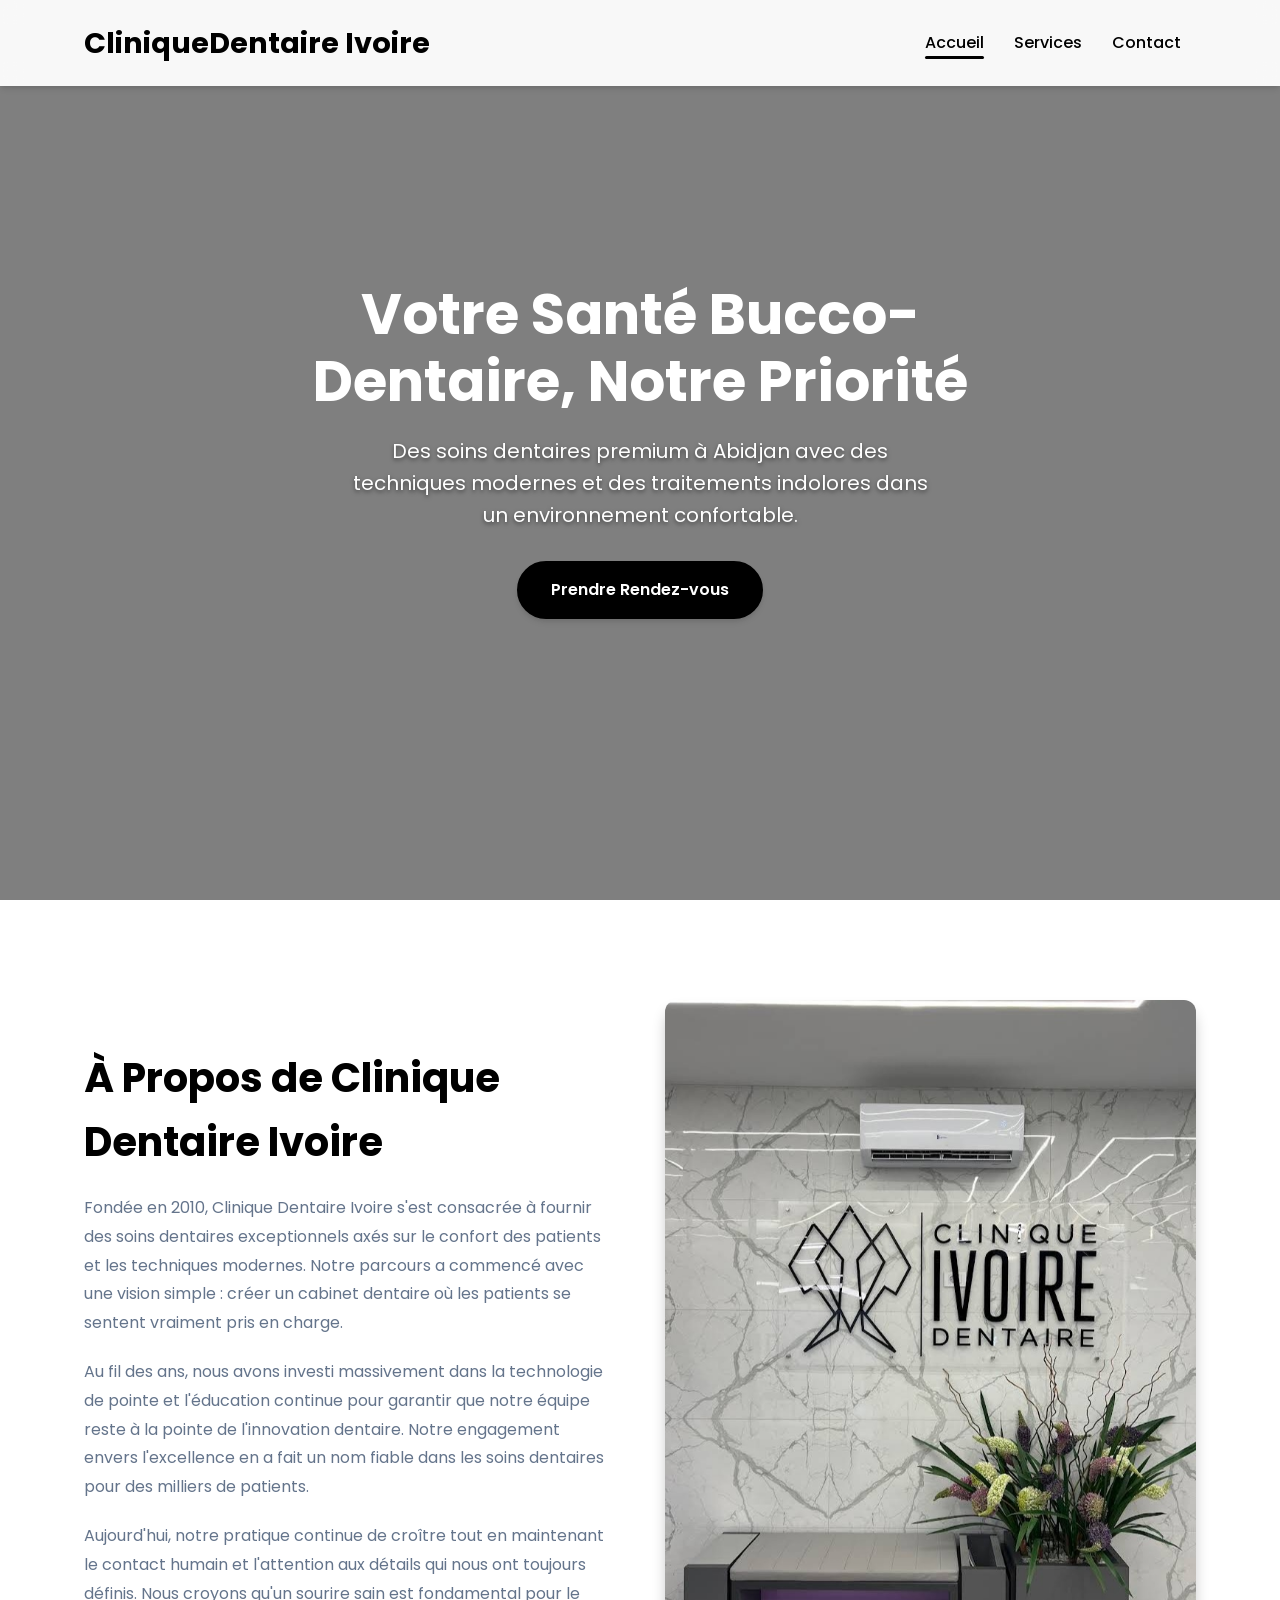
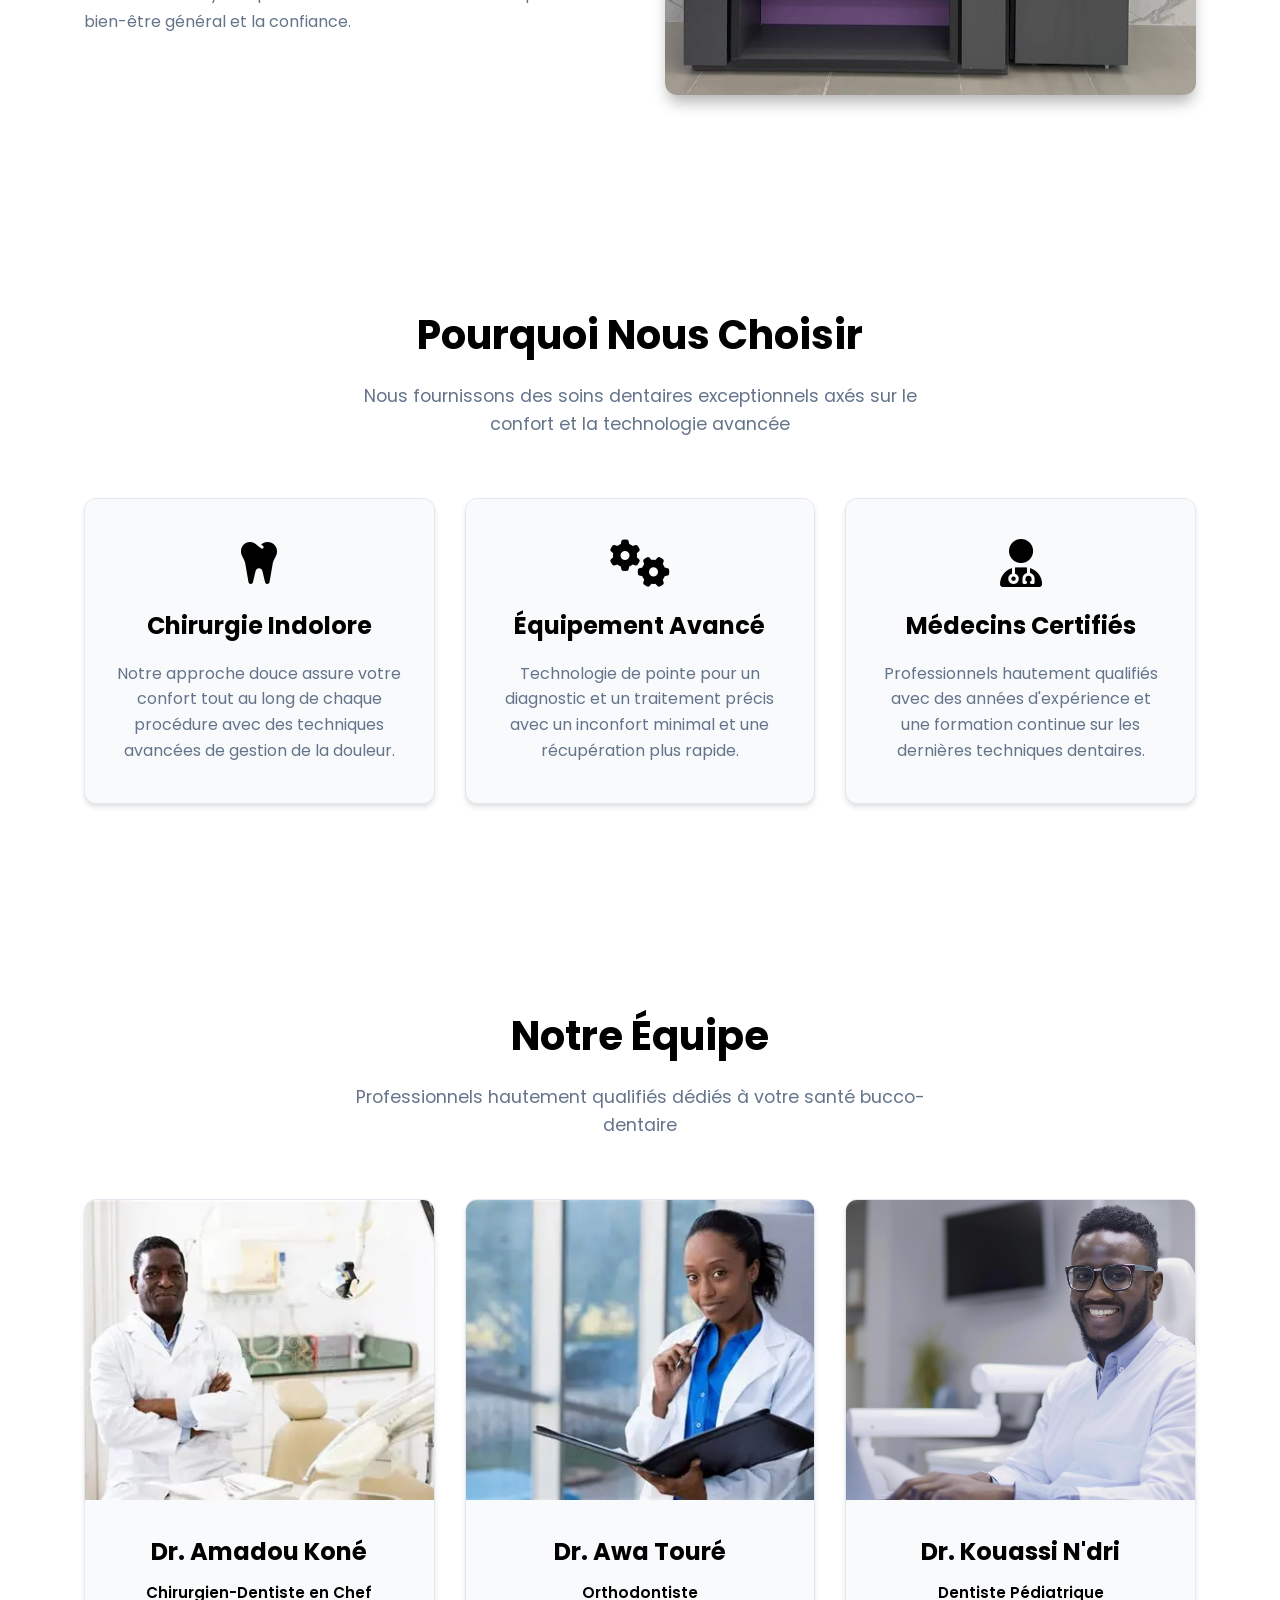
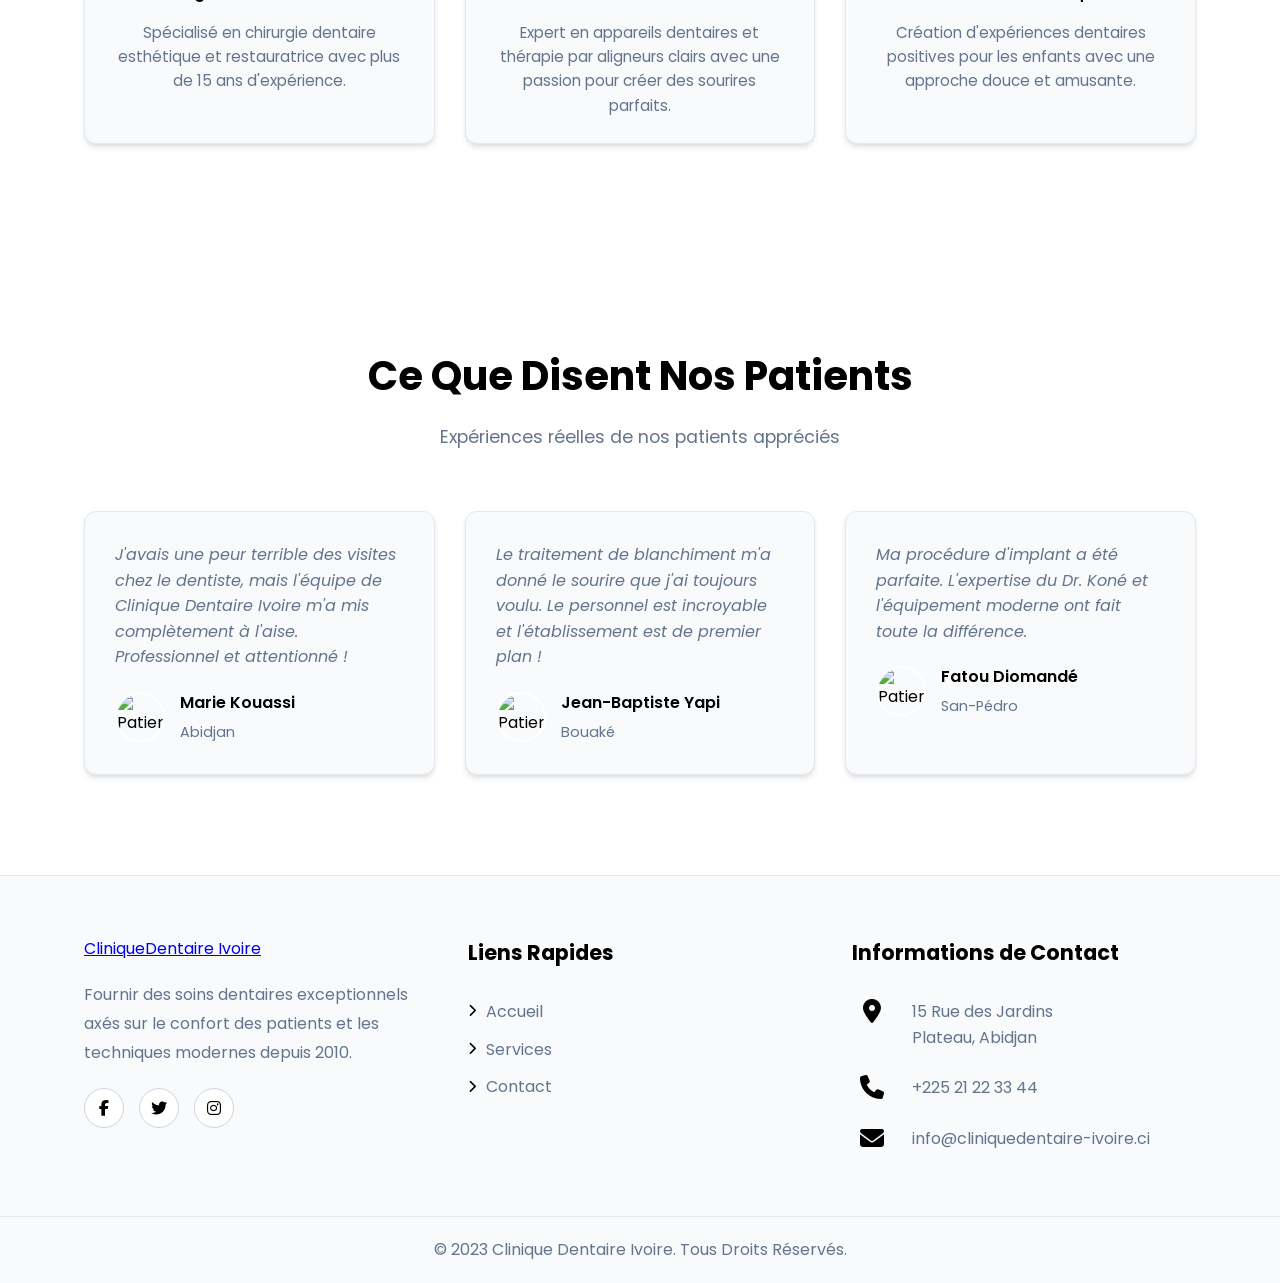
==== index.html @ 155090f7 "1st push" ====
<!DOCTYPE html>
<html lang="fr">
<head>
    <meta charset="UTF-8">
    <meta name="viewport" content="width=device-width, initial-scale=1.0">
    <meta name="description" content="Clinique Dentaire Ivoire - Soins dentaires premium à Abidjan, Côte d'Ivoire. Techniques modernes et traitements indolores.">
    <title>Clinique Dentaire Ivoire | Soins Dentaires Premium Abidjan</title>
    <link rel="icon" type="image/png" href="img/favicon.png">
    <link rel="stylesheet" href="https://cdnjs.cloudflare.com/ajax/libs/font-awesome/6.4.0/css/all.min.css">
    <link rel="stylesheet" href="style.css">
</head>
<body>
    <!-- Header -->
    <header class="header">
        <div class="container nav-container">
            <a href="index.html" class="logo">Clinique<span>Dentaire</span> Ivoire</a>
            <ul class="nav-menu">
                <li class="nav-item"><a href="index.html" class="nav-link active">Accueil</a></li>
                <li class="nav-item"><a href="services.html" class="nav-link">Services</a></li>
                <li class="nav-item"><a href="contact.html" class="nav-link">Contact</a></li>
            </ul>
            <button class="hamburger">
                <span></span>
                <span></span>
                <span></span>
            </button>
        </div>
    </header>

    <!-- Hero Section -->
    <section class="hero">
        <div class="hero-video-wrapper">
            <video autoplay muted loop playsinline class="hero-video">
                <source src="img/herovid.mp4" type="video/mp4">
                Your browser does not support the video tag.
            </video>
        </div>
        <div class="hero-overlay"></div>
        <div class="container">
            <div class="hero-content">
                <h1>Votre Santé Bucco-Dentaire, Notre Priorité</h1>
                <p>Des soins dentaires premium à Abidjan avec des techniques modernes et des traitements indolores dans un environnement confortable.</p>
                <a href="contact.html" class="btn btn-secondary">Prendre Rendez-vous</a>
            </div>
        </div>
    </section>

    <!-- About Section -->
    <section class="section">
        <div class="container">
            <div class="about-content">
                <div class="about-text fade-in-scroll">
                    <h2>À Propos de Clinique Dentaire Ivoire</h2>
                    <p>Fondée en 2010, Clinique Dentaire Ivoire s'est consacrée à fournir des soins dentaires exceptionnels axés sur le confort des patients et les techniques modernes. Notre parcours a commencé avec une vision simple : créer un cabinet dentaire où les patients se sentent vraiment pris en charge.</p>
                    <p>Au fil des ans, nous avons investi massivement dans la technologie de pointe et l'éducation continue pour garantir que notre équipe reste à la pointe de l'innovation dentaire. Notre engagement envers l'excellence en a fait un nom fiable dans les soins dentaires pour des milliers de patients.</p>
                    <p>Aujourd'hui, notre pratique continue de croître tout en maintenant le contact humain et l'attention aux détails qui nous ont toujours définis. Nous croyons qu'un sourire sain est fondamental pour le bien-être général et la confiance.</p>
                </div>
                <div class="about-image fade-in-up">
                    <img src="img/apropossection.jpg" alt="Clinique Dentaire Ivoire" style="width: 100%; height: auto; object-fit: cover; border-radius: 12px; box-shadow: 0 10px 15px -3px rgba(0, 0, 0, 0.3);">
                </div>
            </div>
        </div>
    </section>

    <!-- Features Section -->
    <section class="section features">
        <div class="container">
            <div class="section-title fade-in-scroll">
                <h2>Pourquoi Nous Choisir</h2>
                <p>Nous fournissons des soins dentaires exceptionnels axés sur le confort et la technologie avancée</p>
            </div>
            <div class="features-grid">
                <div class="feature-card fade-in-up">
                    <i class="fas fa-tooth"></i>
                    <h3>Chirurgie Indolore</h3>
                    <p>Notre approche douce assure votre confort tout au long de chaque procédure avec des techniques avancées de gestion de la douleur.</p>
                </div>
                <div class="feature-card fade-in-up">
                    <i class="fas fa-cogs"></i>
                    <h3>Équipement Avancé</h3>
                    <p>Technologie de pointe pour un diagnostic et un traitement précis avec un inconfort minimal et une récupération plus rapide.</p>
                </div>
                <div class="feature-card fade-in-up">
                    <i class="fas fa-user-md"></i>
                    <h3>Médecins Certifiés</h3>
                    <p>Professionnels hautement qualifiés avec des années d'expérience et une formation continue sur les dernières techniques dentaires.</p>
                </div>
            </div>
        </div>
    </section>

    <!-- Team Section -->
    <section class="section team">
        <div class="container">
            <div class="section-title fade-in-scroll">
                <h2>Notre Équipe</h2>
                <p>Professionnels hautement qualifiés dédiés à votre santé bucco-dentaire</p>
            </div>
            <div class="team-grid">
                <div class="team-member fade-in-up">
                    <img src="img/dentis1.webp" alt="Dr. Amadou Koné">
                    <div class="team-info">
                        <h3>Dr. Amadou Koné</h3>
                        <p class="position">Chirurgien-Dentiste en Chef</p>
                        <p>Spécialisé en chirurgie dentaire esthétique et restauratrice avec plus de 15 ans d'expérience.</p>
                    </div>
                </div>
                <div class="team-member fade-in-up">
                    <img src="img/dentis3.webp" alt="Dr. Awa Touré">
                    <div class="team-info">
                        <h3>Dr. Awa Touré</h3>
                        <p class="position">Orthodontiste</p>
                        <p>Expert en appareils dentaires et thérapie par aligneurs clairs avec une passion pour créer des sourires parfaits.</p>
                    </div>
                </div>
                <div class="team-member fade-in-up">
                    <img src="img/dentis2.jpeg" alt="Dr. Kouassi N'dri">
                    <div class="team-info">
                        <h3>Dr. Kouassi N'dri</h3>
                        <p class="position">Dentiste Pédiatrique</p>
                        <p>Création d'expériences dentaires positives pour les enfants avec une approche douce et amusante.</p>
                    </div>
                </div>
            </div>
        </div>
    </section>

    <!-- Testimonials Section -->
    <section class="section testimonials">
        <div class="container">
            <div class="section-title fade-in-scroll">
                <h2>Ce Que Disent Nos Patients</h2>
                <p>Expériences réelles de nos patients appréciés</p>
            </div>
            <div class="testimonial-grid">
                <div class="testimonial-card fade-in-up">
                    <p>J'avais une peur terrible des visites chez le dentiste, mais l'équipe de Clinique Dentaire Ivoire m'a mis complètement à l'aise. Professionnel et attentionné !</p>
                    <div class="client">
                        <img src="https://randomuser.me/api/portraits/women/32.jpg" alt="Patient">
                        <div class="client-info">
                            <h4>Marie Kouassi</h4>
                            <p>Abidjan</p>
                        </div>
                    </div>
                </div>
                <div class="testimonial-card fade-in-up">
                    <p>Le traitement de blanchiment m'a donné le sourire que j'ai toujours voulu. Le personnel est incroyable et l'établissement est de premier plan !</p>
                    <div class="client">
                        <img src="https://randomuser.me/api/portraits/men/54.jpg" alt="Patient">
                        <div class="client-info">
                            <h4>Jean-Baptiste Yapi</h4>
                            <p>Bouaké</p>
                        </div>
                    </div>
                </div>
                <div class="testimonial-card fade-in-up">
                    <p>Ma procédure d'implant a été parfaite. L'expertise du Dr. Koné et l'équipement moderne ont fait toute la différence.</p>
                    <div class="client">
                        <img src="https://randomuser.me/api/portraits/women/68.jpg" alt="Patient">
                        <div class="client-info">
                            <h4>Fatou Diomandé</h4>
                            <p>San-Pédro</p>
                        </div>
                    </div>
                </div>
            </div>
        </div>
    </section>

    <!-- Footer -->
    <footer class="footer">
        <div class="container">
            <div class="footer-content">
                <div class="footer-about">
                    <a href="index.html" class="footer-logo">Clinique<span>Dentaire</span> Ivoire</a>
                    <p>Fournir des soins dentaires exceptionnels axés sur le confort des patients et les techniques modernes depuis 2010.</p>
                    <div class="social-links">
                        <a href="#"><i class="fab fa-facebook-f"></i></a>
                        <a href="#"><i class="fab fa-twitter"></i></a>
                        <a href="#"><i class="fab fa-instagram"></i></a>
                    </div>
                </div>
                <div class="footer-links-container">
                    <h3 class="footer-heading">Liens Rapides</h3>
                    <ul class="footer-links">
                        <li><a href="index.html"><i class="fas fa-chevron-right"></i> Accueil</a></li>
                        <li><a href="services.html"><i class="fas fa-chevron-right"></i> Services</a></li>
                        <li><a href="contact.html"><i class="fas fa-chevron-right"></i> Contact</a></li>
                    </ul>
                </div>
                <div class="contact-info-footer">
                    <h3 class="footer-heading">Informations de Contact</h3>
                    <div class="info-item">
                        <i class="fas fa-map-marker-alt"></i>
                        <div class="info-content">
                            <p>15 Rue des Jardins<br>Plateau, Abidjan</p>
                        </div>
                    </div>
                    <div class="info-item">
                        <i class="fas fa-phone"></i>
                        <div class="info-content">
                            <p>+225 21 22 33 44</p>
                        </div>
                    </div>
                    <div class="info-item">
                        <i class="fas fa-envelope"></i>
                        <div class="info-content">
                            <p>info@cliniquedentaire-ivoire.ci</p>
                        </div>
                    </div>
                </div>
            </div>
        </div>
        <div class="footer-bottom">
            <div class="container">
                <p>&copy; 2023 Clinique Dentaire Ivoire. Tous Droits Réservés.</p>
            </div>
        </div>
    </footer>

    <script src="script.js"></script>
</body>
</html>
---- style.css ----
/* Import Google Fonts */
@import url('https://fonts.googleapis.com/css2?family=Poppins:wght@300;400;500;600;700&display=swap');

/* Root Variables - White Primary Theme */
:root {
  --primary: #ffffff;
  --primary-dark: #f8fafc;
  --secondary: #000000;
  --accent: #333333;
  --light: #f1f5f9;
  --dark: #000000;
  --gray: #64748b;
  --black: #000000;
  --white: #ffffff;
  --shadow: 0 4px 6px -1px rgba(0, 0, 0, 0.1), 0 2px 4px -1px rgba(0, 0, 0, 0.06);
  --shadow-lg: 0 10px 15px -3px rgba(0, 0, 0, 0.1), 0 4px 6px -2px rgba(0, 0, 0, 0.05);
  --shadow-xl: 0 20px 25px -5px rgba(0, 0, 0, 0.1), 0 10px 10px -5px rgba(0, 0, 0, 0.04);
  --rounded: 12px;
  --rounded-full: 9999px;
  --transition: all 0.3s ease;
}

/* Enhanced Image Effects */
img {
  transition: transform 0.3s ease, filter 0.3s ease;
}

img:hover {
  transform: scale(1.03);
  filter: brightness(1.05);
}

/* Parallax effect for hero video */
.hero-video {
  transition: transform 0.1s ease-out;
}

/* Enhanced Card Effects */
.feature-card, .service-card, .team-member, .testimonial-card {
  transition: transform 0.3s ease, box-shadow 0.3s ease, filter 0.3s ease;
  background: var(--primary-dark);
  border: 1px solid #e2e8f0;
}

.feature-card:hover, .service-card:hover, .team-member:hover, .testimonial-card:hover {
  transform: translateY(-10px) scale(1.02);
  filter: drop-shadow(0 10px 20px rgba(0, 0, 0, 0.1));
  border: 1px solid #cbd5e1;
}

/* Enhanced Button Effects */
.btn {
  display: inline-block;
  padding: 14px 32px;
  background: var(--black);
  color: var(--primary);
  border-radius: var(--rounded-full);
  font-weight: 600;
  text-decoration: none;
  transition: var(--transition);
  border: 2px solid var(--black);
  cursor: pointer;
  font-size: 1rem;
  box-shadow: var(--shadow);
  text-align: center;
}

.btn:hover {
  background: var(--primary);
  color: var(--black);
  transform: translateY(-3px);
  box-shadow: var(--shadow-lg);
}

.btn-secondary {
  background: var(--black);
  border: 2px solid var(--black);
}

.btn-secondary:hover {
  background: var(--primary);
  color: var(--black);
}

/* Enhanced Icon Effects */
.feature-card i, .service-card i, .info-item i {
  transition: transform 0.3s ease, color 0.3s ease;
  color: var(--black);
}

.feature-card:hover i, .service-card:hover i {
  transform: scale(1.2) rotate(5deg);
  color: var(--black);
}

/* Reset & Base Styles */
* {
  margin: 0;
  padding: 0;
  box-sizing: border-box;
}

body {
  font-family: 'Poppins', sans-serif;
  line-height: 1.6;
  color: var(--black);
  background-color: var(--primary);
  overflow-x: hidden;
}

.container {
  width: 90%;
  max-width: 1200px;
  margin: 0 auto;
  padding: 0 20px;
}

.section {
  padding: 100px 0;
  background: var(--primary);
}

.section-title {
  text-align: center;
  margin-bottom: 60px;
  position: relative;
}

.section-title h2 {
  font-size: 2.5rem;
  font-weight: 700;
  color: var(--black);
  margin-bottom: 15px;
}

.section-title p {
  font-size: 1.1rem;
  color: var(--gray);
  max-width: 600px;
  margin: 0 auto;
}

/* Header & Navigation */
.header {
  position: fixed;
  top: 0;
  left: 0;
  width: 100%;
  z-index: 1000;
  background: rgba(255, 255, 255, 0.95);
  backdrop-filter: blur(10px);
  box-shadow: var(--shadow);
  padding: 20px 0;
  transition: var(--transition);
}

.header.scrolled {
  padding: 15px 0;
}

.nav-container {
  display: flex;
  justify-content: space-between;
  align-items: center;
}

.logo {
  font-size: 1.8rem;
  font-weight: 700;
  color: var(--black);
  text-decoration: none;
}

.logo span {
  color: var(--black);
}

.nav-menu {
  display: flex;
  list-style: none;
  margin: 0;
  padding: 0;
}

.nav-item {
  margin: 0 15px;
}

.nav-link {
  text-decoration: none;
  color: var(--black);
  font-weight: 500;
  transition: var(--transition);
  position: relative;
  padding: 5px 0;
}

.nav-link:hover {
  color: var(--black);
}

.nav-link.active {
  color: var(--black);
}

.nav-link.active::after {
  content: '';
  position: absolute;
  bottom: 0;
  left: 0;
  width: 100%;
  height: 3px;
  background: var(--black);
  border-radius: 3px;
}

/* Hamburger Menu */
.hamburger {
  display: none;
  flex-direction: column;
  justify-content: space-around;
  width: 30px;
  height: 30px;
  background: transparent;
  border: none;
  cursor: pointer;
  padding: 0;
  z-index: 10;
}

.hamburger span {
  width: 100%;
  height: 3px;
  background: var(--black);
  border-radius: 10px;
  transition: all 0.3s ease;
  transform-origin: center;
}

/* Mobile First Design */
@media screen and (max-width: 768px) {
  .hamburger {
    display: flex;
  }
  
  .nav-menu {
    position: fixed;
    left: 0;
    top: 0;
    height: 100vh;
    width: 100%;
    background: rgba(255, 255, 255, 0.95);
    backdrop-filter: blur(10px);
    flex-direction: column;
    justify-content: center;
    align-items: center;
    transform: translateX(-100%);
    transition: transform 0.3s ease-in-out;
    z-index: 9;
  }
  
  .nav-menu.active {
    transform: translateX(0);
  }
  
  .nav-item {
    margin: 20px 0;
  }
  
  .nav-link {
    font-size: 1.5rem;
  }
  
  .hamburger.active span:nth-child(1) {
    transform: rotate(45deg) translate(5px, 5px);
  }
  
  .hamburger.active span:nth-child(2) {
    opacity: 0;
  }
  
  .hamburger.active span:nth-child(3) {
    transform: rotate(-45deg) translate(7px, -7px);
  }
}

/* Hero Section */
.hero {
  height: 100vh;
  min-height: 700px;
  display: flex;
  align-items: center;
  position: relative;
  overflow: hidden;
  background-size: cover;
  background-position: center;
  background-repeat: no-repeat;
}

.hero-img {
  position: absolute;
  top: 0;
  left: 0;
  width: 100%;
  height: 100%;
  object-fit: cover;
  z-index: 1;
  filter: brightness(0.4);
}

.hero-video-wrapper {
  position: absolute;
  top: 0;
  left: 0;
  width: 100%;
  height: 100%;
  z-index: 1;
  overflow: hidden;
}

.hero-video {
  min-width: 100%;
  min-height: 100%;
  width: auto;
  height: auto;
  position: absolute;
  top: 50%;
  left: 50%;
  transform: translate(-50%, -50%);
  object-fit: cover;
  z-index: 1;
}

.hero-overlay {
  position: absolute;
  top: 0;
  left: 0;
  width: 100%;
  height: 100%;
  background: rgba(0, 0, 0, 0.5);
  z-index: 2;
}

.hero-content {
  max-width: 800px;
  color: var(--white);
  z-index: 3;
  position: relative;
  text-align: center;
  margin: 0 auto;
}

.hero h1 {
  font-size: 3.5rem;
  font-weight: 700;
  margin-bottom: 20px;
  line-height: 1.2;
  color: var(--white);
}

.hero p {
  font-size: 1.25rem;
  margin-bottom: 30px;
  max-width: 600px;
  color: var(--white);
  margin-left: auto;
  margin-right: auto;
  text-shadow: 0 2px 4px rgba(0,0,0,0.5);
}

/* Features Section */
.features {
  background: var(--primary);
}

.features-grid {
  display: grid;
  grid-template-columns: repeat(auto-fit, minmax(300px, 1fr));
  gap: 30px;
}

.feature-card {
  background: var(--primary-dark);
  padding: 40px 30px;
  border-radius: var(--rounded);
  box-shadow: var(--shadow);
  text-align: center;
  transition: var(--transition);
  position: relative;
  overflow: hidden;
  z-index: 1;
  border: 1px solid #e2e8f0;
}

.feature-card i {
  font-size: 3rem;
  margin-bottom: 20px;
  transition: var(--transition);
  color: var(--black);
}

.feature-card h3 {
  font-size: 1.5rem;
  margin-bottom: 15px;
  transition: var(--transition);
  color: var(--black);
}

.feature-card p {
  color: var(--gray);
}

/* About Section */
.about-content {
  display: grid;
  grid-template-columns: repeat(auto-fit, minmax(300px, 1fr));
  gap: 50px;
  align-items: center;
}

.about-text h2 {
  font-size: 2.5rem;
  margin-bottom: 20px;
  color: var(--black);
}

.about-text p {
  margin-bottom: 20px;
  color: var(--gray);
  line-height: 1.8;
}

/* Team Section */
.team {
  background: var(--primary);
}

.team-grid {
  display: grid;
  grid-template-columns: repeat(auto-fit, minmax(250px, 1fr));
  gap: 30px;
}

.team-member {
  background: var(--primary-dark);
  border-radius: var(--rounded);
  overflow: hidden;
  box-shadow: var(--shadow);
  transition: var(--transition);
  border: 1px solid #e2e8f0;
}

.team-member img {
  width: 100%;
  height: 300px;
  object-fit: cover;
  transition: transform 0.5s ease, filter 0.3s ease;
}

.team-member:hover img {
  transform: scale(1.05);
}

.team-info {
  padding: 25px;
  text-align: center;
}

.team-info h3 {
  font-size: 1.5rem;
  margin-bottom: 10px;
  color: var(--black);
}

.team-info .position {
  color: var(--black);
  font-weight: 600;
  margin-bottom: 15px;
  display: block;
}

.team-info p {
  color: var(--gray);
  margin-bottom: 0;
  font-size: 0.95rem;
}

/* Testimonials */
.testimonials {
  background: var(--primary);
}

.testimonial-grid {
  display: grid;
  grid-template-columns: repeat(auto-fit, minmax(300px, 1fr));
  gap: 30px;
}

.testimonial-card {
  background: var(--primary-dark);
  padding: 30px;
  border-radius: var(--rounded);
  box-shadow: var(--shadow);
  position: relative;
  transition: var(--transition);
  border: 1px solid #e2e8f0;
}

.testimonial-card p {
  margin-bottom: 20px;
  font-style: italic;
  color: var(--gray);
}

.testimonial-card .client {
  display: flex;
  align-items: center;
}

.testimonial-card .client img {
  width: 50px;
  height: 50px;
  border-radius: 50%;
  object-fit: cover;
  margin-right: 15px;
  border: 2px solid #fff;
}

.testimonial-card .client-info h4 {
  margin-bottom: 5px;
  font-weight: 600;
  color: var(--black);
}

.testimonial-card .client-info p {
  margin: 0;
  font-size: 0.9rem;
  color: var(--gray);
  font-style: normal;
}

/* Services Grid */
.services-grid {
  display: grid;
  grid-template-columns: repeat(auto-fit, minmax(300px, 1fr));
  gap: 30px;
}

.service-card {
  background: var(--primary-dark);
  padding: 40px 30px;
  border-radius: var(--rounded);
  box-shadow: var(--shadow);
  text-align: center;
  transition: var(--transition);
  position: relative;
  overflow: hidden;
  z-index: 1;
  border: 1px solid #e2e8f0;
}

.service-card i {
  font-size: 3rem;
  margin-bottom: 20px;
  transition: var(--transition);
  color: var(--black);
}

.service-card h3 {
  font-size: 1.5rem;
  margin-bottom: 15px;
  color: var(--black);
}

.service-card p {
  color: var(--gray);
  line-height: 1.7;
}

/* Contact Section */
.contact-container {
  display: grid;
  grid-template-columns: repeat(auto-fit, minmax(300px, 1fr));
  gap: 50px;
  align-items: center;
}

.contact-info {
  display: flex;
  flex-direction: column;
  gap: 30px;
}

.info-item {
  display: flex;
  gap: 20px;
  align-items: flex-start;
}

.info-item i {
  font-size: 1.5rem;
  color: var(--black);
  min-width: 40px;
  text-align: center;
}

.info-content h3 {
  color: var(--black);
  margin-bottom: 10px;
  font-size: 1.3rem;
}

.info-content p {
  color: var(--gray);
  margin-bottom: 5px;
  line-height: 1.6;
}

.map-container {
  height: 400px;
  border-radius: var(--rounded);
  overflow: hidden;
  box-shadow: var(--shadow-lg);
}

.map-container iframe {
  width: 100%;
  height: 100%;
  border: none;
}

/* Form Styles */
.appointment-form {
  max-width: 600px;
  margin: 0 auto;
  background: var(--primary-dark);
  padding: 40px;
  border-radius: var(--rounded);
  box-shadow: var(--shadow);
  border: 1px solid #e2e8f0;
}

.form-group {
  margin-bottom: 25px;
  position: relative;
}

.form-group i {
  position: absolute;
  left: 15px;
  top: 50%;
  transform: translateY(-50%);
  color: #fff;
  font-size: 1.2rem;
}

.form-control {
  width: 100%;
  padding: 15px 15px 15px 50px;
  background: var(--primary);
  border: 1px solid #cbd5e1;
  border-radius: 8px;
  color: var(--black);
  font-size: 1rem;
  transition: var(--transition);
}

.form-control:focus {
  outline: none;
  border-color: #fff;
  box-shadow: 0 0 0 3px rgba(255, 255, 255, 0.2);
}

.form-control::placeholder {
  color: var(--gray);
}

textarea.form-control {
  min-height: 150px;
  resize: vertical;
}

/* Footer */
.footer {
  background: var(--primary-dark);
  padding: 60px 0 0;
  position: relative;
  border-top: 1px solid #e2e8f0;
}

.footer-content {
  display: grid;
  grid-template-columns: repeat(auto-fit, minmax(250px, 1fr));
  gap: 40px;
  margin-bottom: 40px;
}

.footer-about p {
  color: var(--gray);
  margin: 20px 0;
  line-height: 1.8;
}

.social-links {
  display: flex;
  gap: 15px;
}

.social-links a {
  display: flex;
  align-items: center;
  justify-content: center;
  width: 40px;
  height: 40px;
  border-radius: 50%;
  background: var(--primary);
  color: var(--black);
  text-decoration: none;
  transition: var(--transition);
  border: 1px solid #cbd5e1;
}

.social-links a:hover {
  background: var(--black);
  color: var(--primary);
  transform: translateY(-3px);
}

.footer-heading {
  color: var(--black);
  margin-bottom: 20px;
  font-size: 1.3rem;
  position: relative;
  padding-bottom: 10px;
}

.footer-links {
  list-style: none;
}

.footer-links li {
  margin-bottom: 12px;
}

.footer-links a {
  color: var(--gray);
  text-decoration: none;
  transition: var(--transition);
  display: flex;
  align-items: center;
}

.footer-links a:hover {
  color: var(--black);
  padding-left: 5px;
}

.footer-links i {
  color: var(--black);
  margin-right: 10px;
  font-size: 0.8rem;
}

.contact-info-footer .info-item {
  margin-bottom: 20px;
}

.footer-bottom {
  border-top: 1px solid #e2e8f0;
  padding: 20px 0;
}

.footer-bottom p {
  color: var(--gray);
  text-align: center;
  margin: 0;
}

/* Animations */
@keyframes fadeIn {
  from {
    opacity: 0;
  }
  to {
    opacity: 1;
  }
}

@keyframes fadeInUp {
  from {
    opacity: 0;
    transform: translateY(30px);
  }
  to {
    opacity: 1;
    transform: translateY(0);
  }
}

.fade-in-up {
  opacity: 0;
  transform: translateY(30px);
  transition: opacity 0.6s ease, transform 0.6s ease;
}

.fade-in-up.visible {
  opacity: 1;
  transform: translateY(0);
}

/* Scroll Effects */
.fade-in-scroll {
  opacity: 0;
  transform: translateY(20px);
  transition: opacity 0.6s ease, transform 0.6s ease;
}

.fade-in-scroll.visible {
  opacity: 1;
  transform: translateY(0);
}

.parallax-element {
  transform: translateZ(0);
  transition: transform 0.2s ease-out;
}

/* Responsive Design */
@media screen and (max-width: 992px) {
  .hero h1 {
    font-size: 2.8rem;
  }
  
  .section {
    padding: 80px 0;
  }
}

@media screen and (max-width: 768px) {
  .hero h1 {
    font-size: 2.3rem;
  }
  
  .hero p {
    font-size: 1.1rem;
  }
  
  .section-title h2 {
    font-size: 2rem;
  }
  
  .appointment-form {
    padding: 30px 20px;
  }
  
  .map-container {
    height: 300px;
  }
}

@media screen and (max-width: 576px) {
  .container {
    width: 95%;
  }
  
  .hero {
    min-height: 600px;
  }
  
  .hero h1 {
    font-size: 2rem;
  }
  
  .section {
    padding: 60px 0;
  }
  
  .section-title h2 {
    font-size: 1.8rem;
  }
}
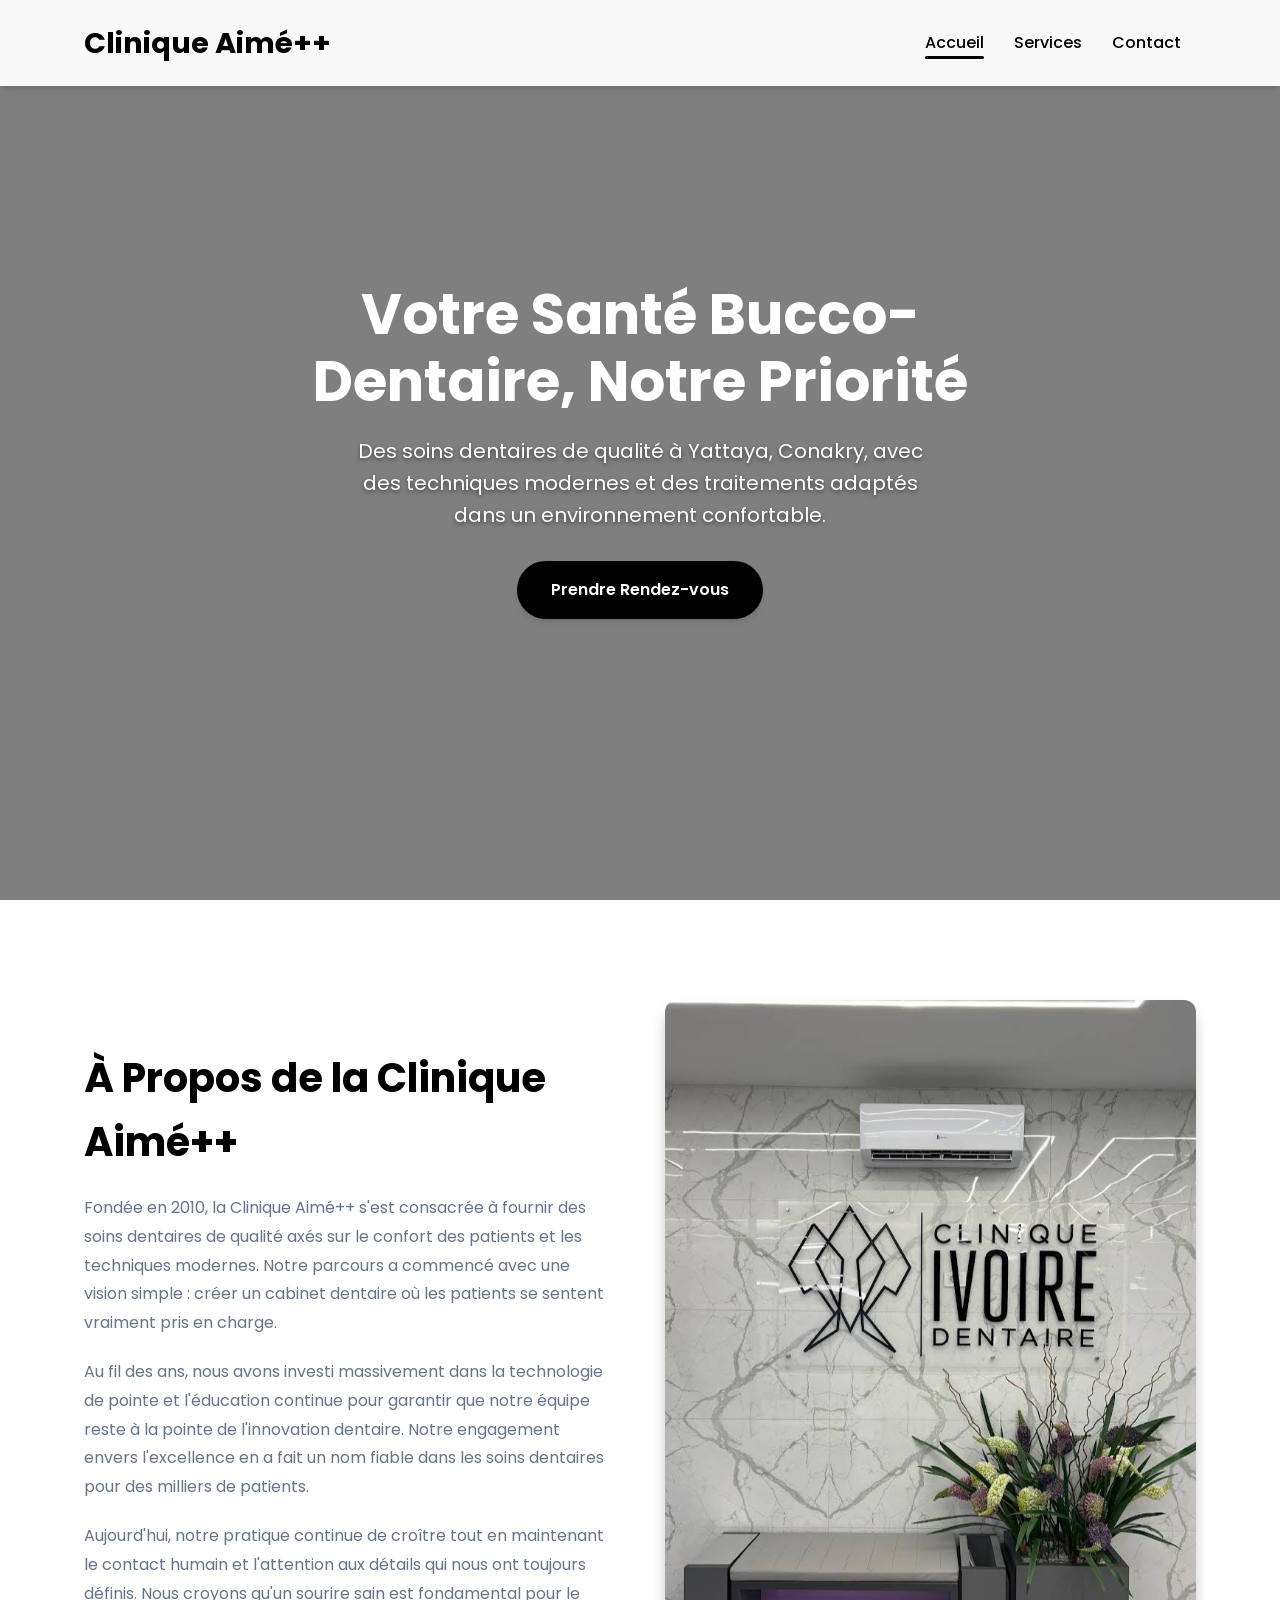
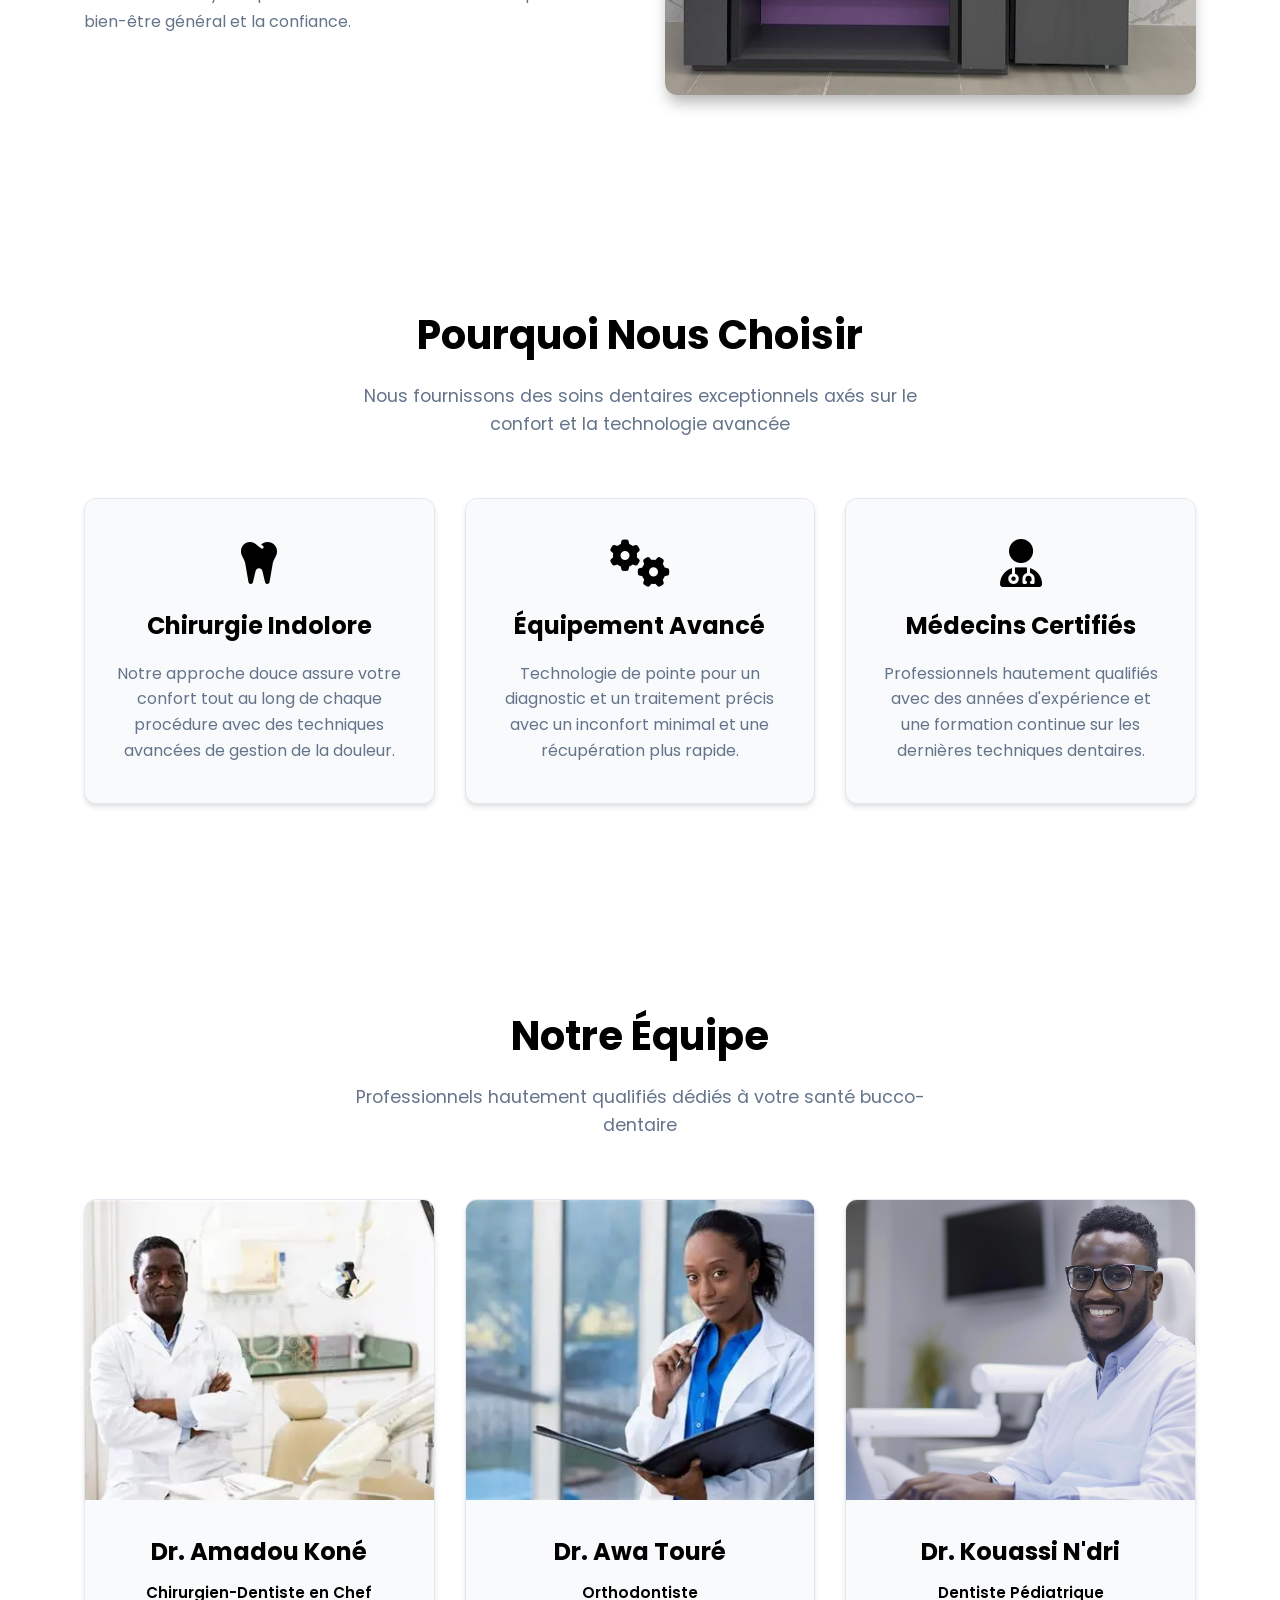
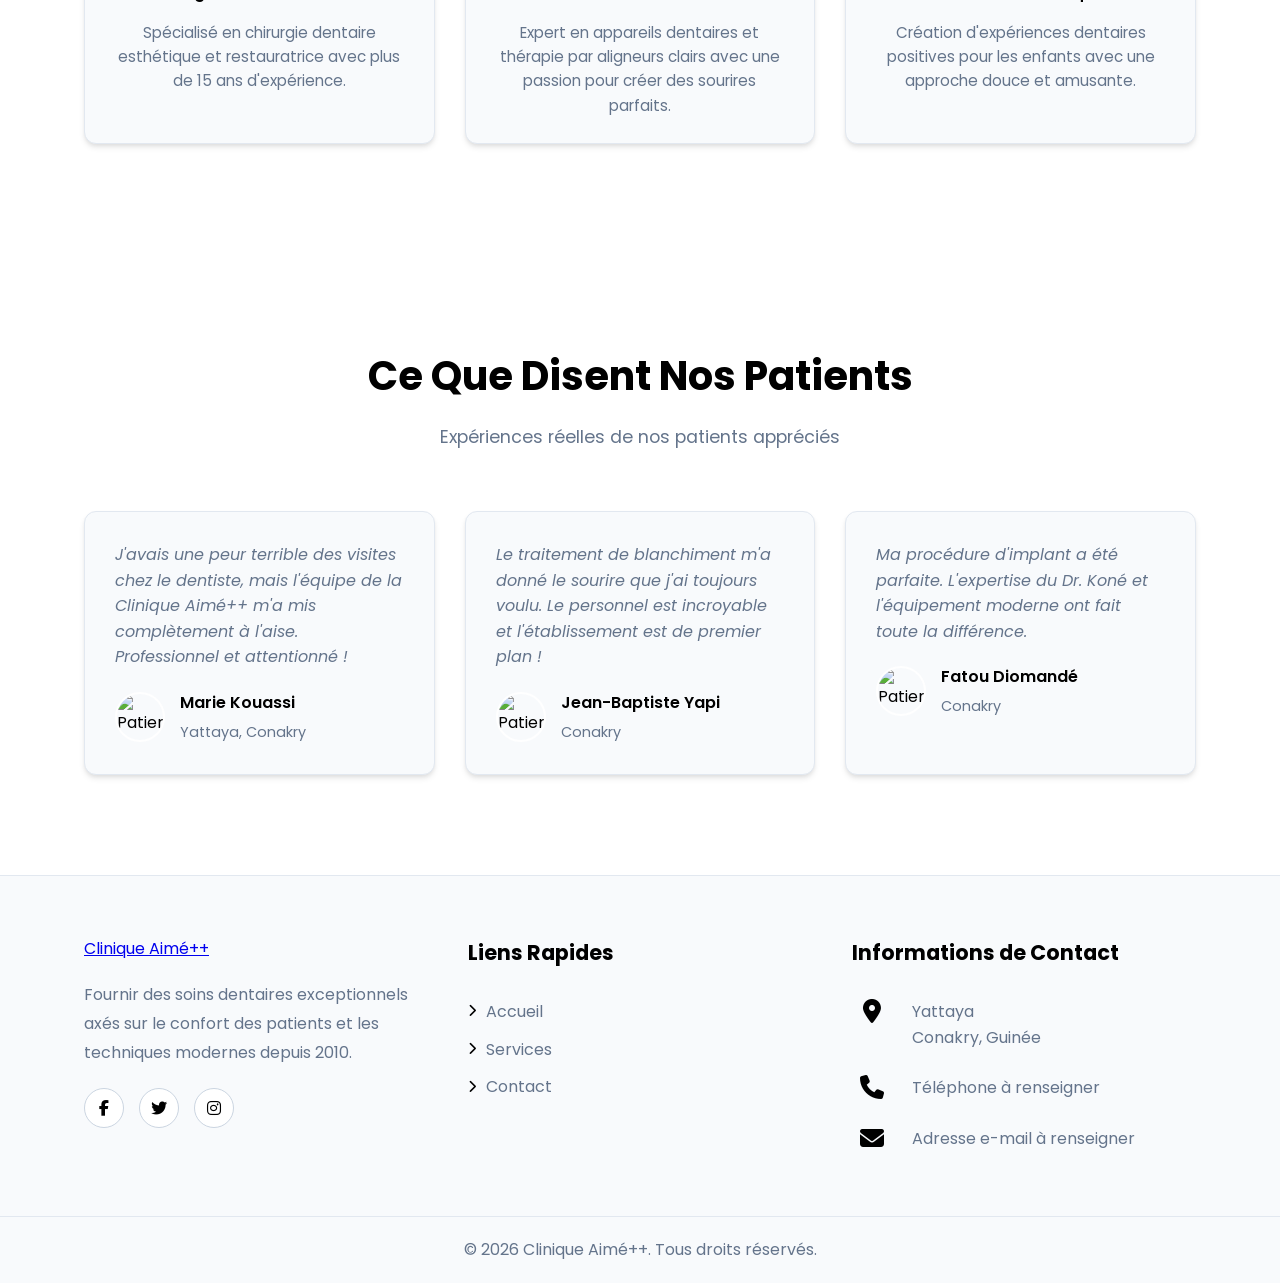
==== commit 52cde442: "first commit" ====
--- a/index.html
+++ b/index.html
@@ -3,8 +3,13 @@
 <head>
     <meta charset="UTF-8">
     <meta name="viewport" content="width=device-width, initial-scale=1.0">
-    <meta name="description" content="Clinique Dentaire Ivoire - Soins dentaires premium à Abidjan, Côte d'Ivoire. Techniques modernes et traitements indolores.">
-    <title>Clinique Dentaire Ivoire | Soins Dentaires Premium Abidjan</title>
+    <meta name="description" content="Clinique Aimé++ - Soins dentaires de qualité à Yattaya, Conakry, en Guinée. Techniques modernes et traitements adaptés.">
+    <meta name="theme-color" content="#000000">
+    <meta property="og:title" content="Clinique Aimé++ | Soins dentaires à Conakry">
+    <meta property="og:description" content="Des soins dentaires de qualité à Yattaya, Conakry, en Guinée.">
+    <meta property="og:type" content="website">
+    <meta name="twitter:card" content="summary_large_image">
+    <title>Clinique Aimé++ | Soins dentaires à Conakry</title>
     <link rel="icon" type="image/png" href="img/favicon.png">
     <link rel="stylesheet" href="https://cdnjs.cloudflare.com/ajax/libs/font-awesome/6.4.0/css/all.min.css">
     <link rel="stylesheet" href="style.css">
@@ -13,13 +18,13 @@
     <!-- Header -->
     <header class="header">
         <div class="container nav-container">
-            <a href="index.html" class="logo">Clinique<span>Dentaire</span> Ivoire</a>
-            <ul class="nav-menu">
+            <a href="index.html" class="logo">Clinique <span>Aimé++</span></a>
+            <ul class="nav-menu" id="main-nav" aria-label="Menu principal" aria-hidden="true">
                 <li class="nav-item"><a href="index.html" class="nav-link active">Accueil</a></li>
                 <li class="nav-item"><a href="services.html" class="nav-link">Services</a></li>
                 <li class="nav-item"><a href="contact.html" class="nav-link">Contact</a></li>
             </ul>
-            <button class="hamburger">
+            <button class="hamburger" type="button" aria-label="Ouvrir le menu" aria-expanded="false" aria-controls="main-nav">
                 <span></span>
                 <span></span>
                 <span></span>
@@ -39,7 +44,7 @@
         <div class="container">
             <div class="hero-content">
                 <h1>Votre Santé Bucco-Dentaire, Notre Priorité</h1>
-                <p>Des soins dentaires premium à Abidjan avec des techniques modernes et des traitements indolores dans un environnement confortable.</p>
+                <p>Des soins dentaires de qualité à Yattaya, Conakry, avec des techniques modernes et des traitements adaptés dans un environnement confortable.</p>
                 <a href="contact.html" class="btn btn-secondary">Prendre Rendez-vous</a>
             </div>
         </div>
@@ -50,13 +55,13 @@
         <div class="container">
             <div class="about-content">
                 <div class="about-text fade-in-scroll">
-                    <h2>À Propos de Clinique Dentaire Ivoire</h2>
-                    <p>Fondée en 2010, Clinique Dentaire Ivoire s'est consacrée à fournir des soins dentaires exceptionnels axés sur le confort des patients et les techniques modernes. Notre parcours a commencé avec une vision simple : créer un cabinet dentaire où les patients se sentent vraiment pris en charge.</p>
+                    <h2>À Propos de la Clinique Aimé++</h2>
+                    <p>Fondée en 2010, la Clinique Aimé++ s'est consacrée à fournir des soins dentaires de qualité axés sur le confort des patients et les techniques modernes. Notre parcours a commencé avec une vision simple : créer un cabinet dentaire où les patients se sentent vraiment pris en charge.</p>
                     <p>Au fil des ans, nous avons investi massivement dans la technologie de pointe et l'éducation continue pour garantir que notre équipe reste à la pointe de l'innovation dentaire. Notre engagement envers l'excellence en a fait un nom fiable dans les soins dentaires pour des milliers de patients.</p>
                     <p>Aujourd'hui, notre pratique continue de croître tout en maintenant le contact humain et l'attention aux détails qui nous ont toujours définis. Nous croyons qu'un sourire sain est fondamental pour le bien-être général et la confiance.</p>
                 </div>
                 <div class="about-image fade-in-up">
-                    <img src="img/apropossection.jpg" alt="Clinique Dentaire Ivoire" style="width: 100%; height: auto; object-fit: cover; border-radius: 12px; box-shadow: 0 10px 15px -3px rgba(0, 0, 0, 0.3);">
+                    <img src="img/apropossection.jpg" alt="Clinique Aimé++" style="width: 100%; height: auto; object-fit: cover; border-radius: 12px; box-shadow: 0 10px 15px -3px rgba(0, 0, 0, 0.3);">
                 </div>
             </div>
         </div>
@@ -134,12 +139,12 @@
             </div>
             <div class="testimonial-grid">
                 <div class="testimonial-card fade-in-up">
-                    <p>J'avais une peur terrible des visites chez le dentiste, mais l'équipe de Clinique Dentaire Ivoire m'a mis complètement à l'aise. Professionnel et attentionné !</p>
+                    <p>J'avais une peur terrible des visites chez le dentiste, mais l'équipe de la Clinique Aimé++ m'a mis complètement à l'aise. Professionnel et attentionné !</p>
                     <div class="client">
                         <img src="https://randomuser.me/api/portraits/women/32.jpg" alt="Patient">
                         <div class="client-info">
                             <h4>Marie Kouassi</h4>
-                            <p>Abidjan</p>
+                            <p>Yattaya, Conakry</p>
                         </div>
                     </div>
                 </div>
@@ -149,7 +154,7 @@
                         <img src="https://randomuser.me/api/portraits/men/54.jpg" alt="Patient">
                         <div class="client-info">
                             <h4>Jean-Baptiste Yapi</h4>
-                            <p>Bouaké</p>
+                            <p>Conakry</p>
                         </div>
                     </div>
                 </div>
@@ -159,7 +164,7 @@
                         <img src="https://randomuser.me/api/portraits/women/68.jpg" alt="Patient">
                         <div class="client-info">
                             <h4>Fatou Diomandé</h4>
-                            <p>San-Pédro</p>
+                            <p>Conakry</p>
                         </div>
                     </div>
                 </div>
@@ -172,12 +177,12 @@
         <div class="container">
             <div class="footer-content">
                 <div class="footer-about">
-                    <a href="index.html" class="footer-logo">Clinique<span>Dentaire</span> Ivoire</a>
+                    <a href="index.html" class="footer-logo">Clinique <span>Aimé++</span></a>
                     <p>Fournir des soins dentaires exceptionnels axés sur le confort des patients et les techniques modernes depuis 2010.</p>
                     <div class="social-links">
-                        <a href="#"><i class="fab fa-facebook-f"></i></a>
-                        <a href="#"><i class="fab fa-twitter"></i></a>
-                        <a href="#"><i class="fab fa-instagram"></i></a>
+                        <a href="#" aria-label="Facebook"><i class="fab fa-facebook-f"></i></a>
+                        <a href="#" aria-label="Twitter"><i class="fab fa-twitter"></i></a>
+                        <a href="#" aria-label="Instagram"><i class="fab fa-instagram"></i></a>
                     </div>
                 </div>
                 <div class="footer-links-container">
@@ -193,19 +198,19 @@
                     <div class="info-item">
                         <i class="fas fa-map-marker-alt"></i>
                         <div class="info-content">
-                            <p>15 Rue des Jardins<br>Plateau, Abidjan</p>
+                            <p>Yattaya<br>Conakry, Guinée</p>
                         </div>
                     </div>
                     <div class="info-item">
                         <i class="fas fa-phone"></i>
                         <div class="info-content">
-                            <p>+225 21 22 33 44</p>
+                            <p>Téléphone à renseigner</p>
                         </div>
                     </div>
                     <div class="info-item">
                         <i class="fas fa-envelope"></i>
                         <div class="info-content">
-                            <p>info@cliniquedentaire-ivoire.ci</p>
+                            <p>Adresse e-mail à renseigner</p>
                         </div>
                     </div>
                 </div>
@@ -213,7 +218,7 @@
         </div>
         <div class="footer-bottom">
             <div class="container">
-                <p>&copy; 2023 Clinique Dentaire Ivoire. Tous Droits Réservés.</p>
+                <p>&copy; 2026 Clinique Aimé++. Tous droits réservés.</p>
             </div>
         </div>
     </footer>
--- a/style.css
+++ b/style.css
@@ -650,7 +650,7 @@
   left: 15px;
   top: 50%;
   transform: translateY(-50%);
-  color: #fff;
+  color: var(--black);
   font-size: 1.2rem;
 }
 
@@ -667,8 +667,20 @@
 
 .form-control:focus {
   outline: none;
-  border-color: #fff;
-  box-shadow: 0 0 0 3px rgba(255, 255, 255, 0.2);
+  border-color: var(--black);
+  box-shadow: 0 0 0 3px rgba(0, 0, 0, 0.08);
+}
+
+.sr-only {
+  position: absolute;
+  width: 1px;
+  height: 1px;
+  padding: 0;
+  margin: -1px;
+  overflow: hidden;
+  clip: rect(0, 0, 0, 0);
+  white-space: nowrap;
+  border: 0;
 }
 
 .form-control::placeholder {
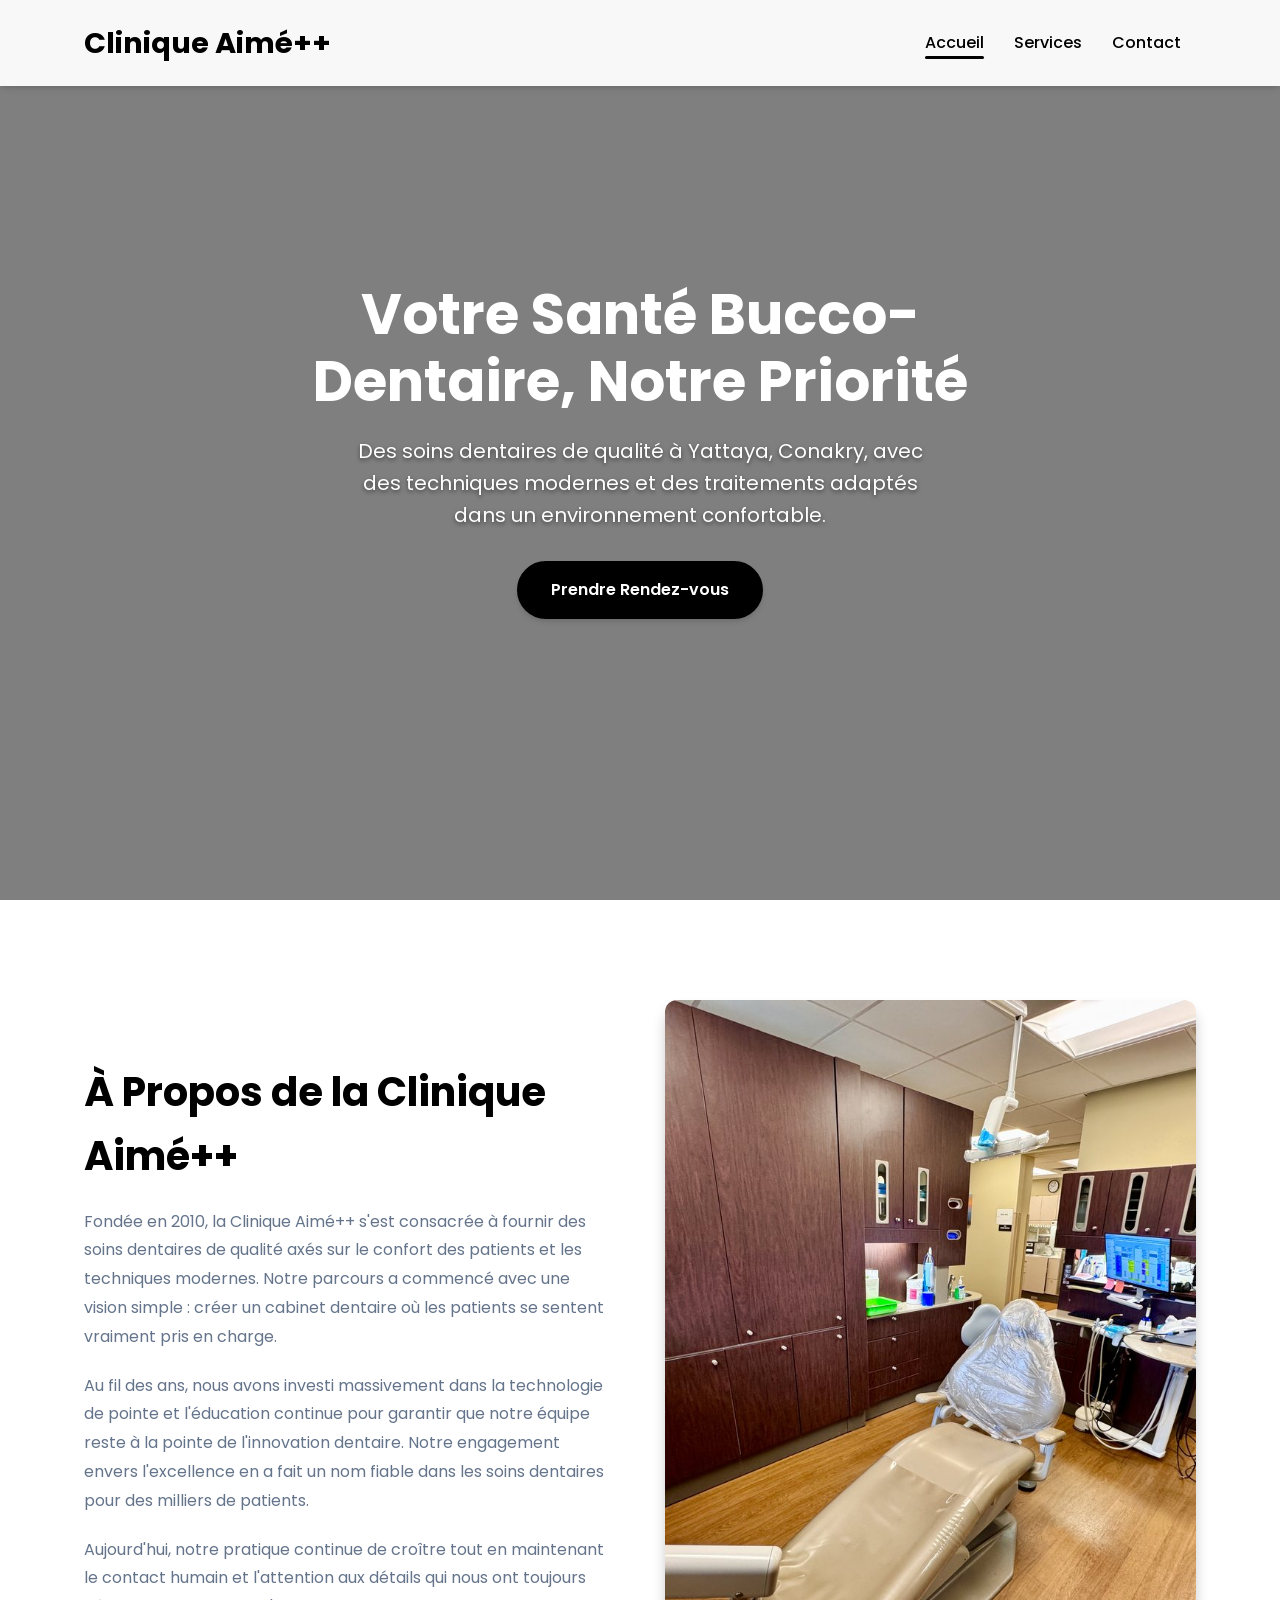
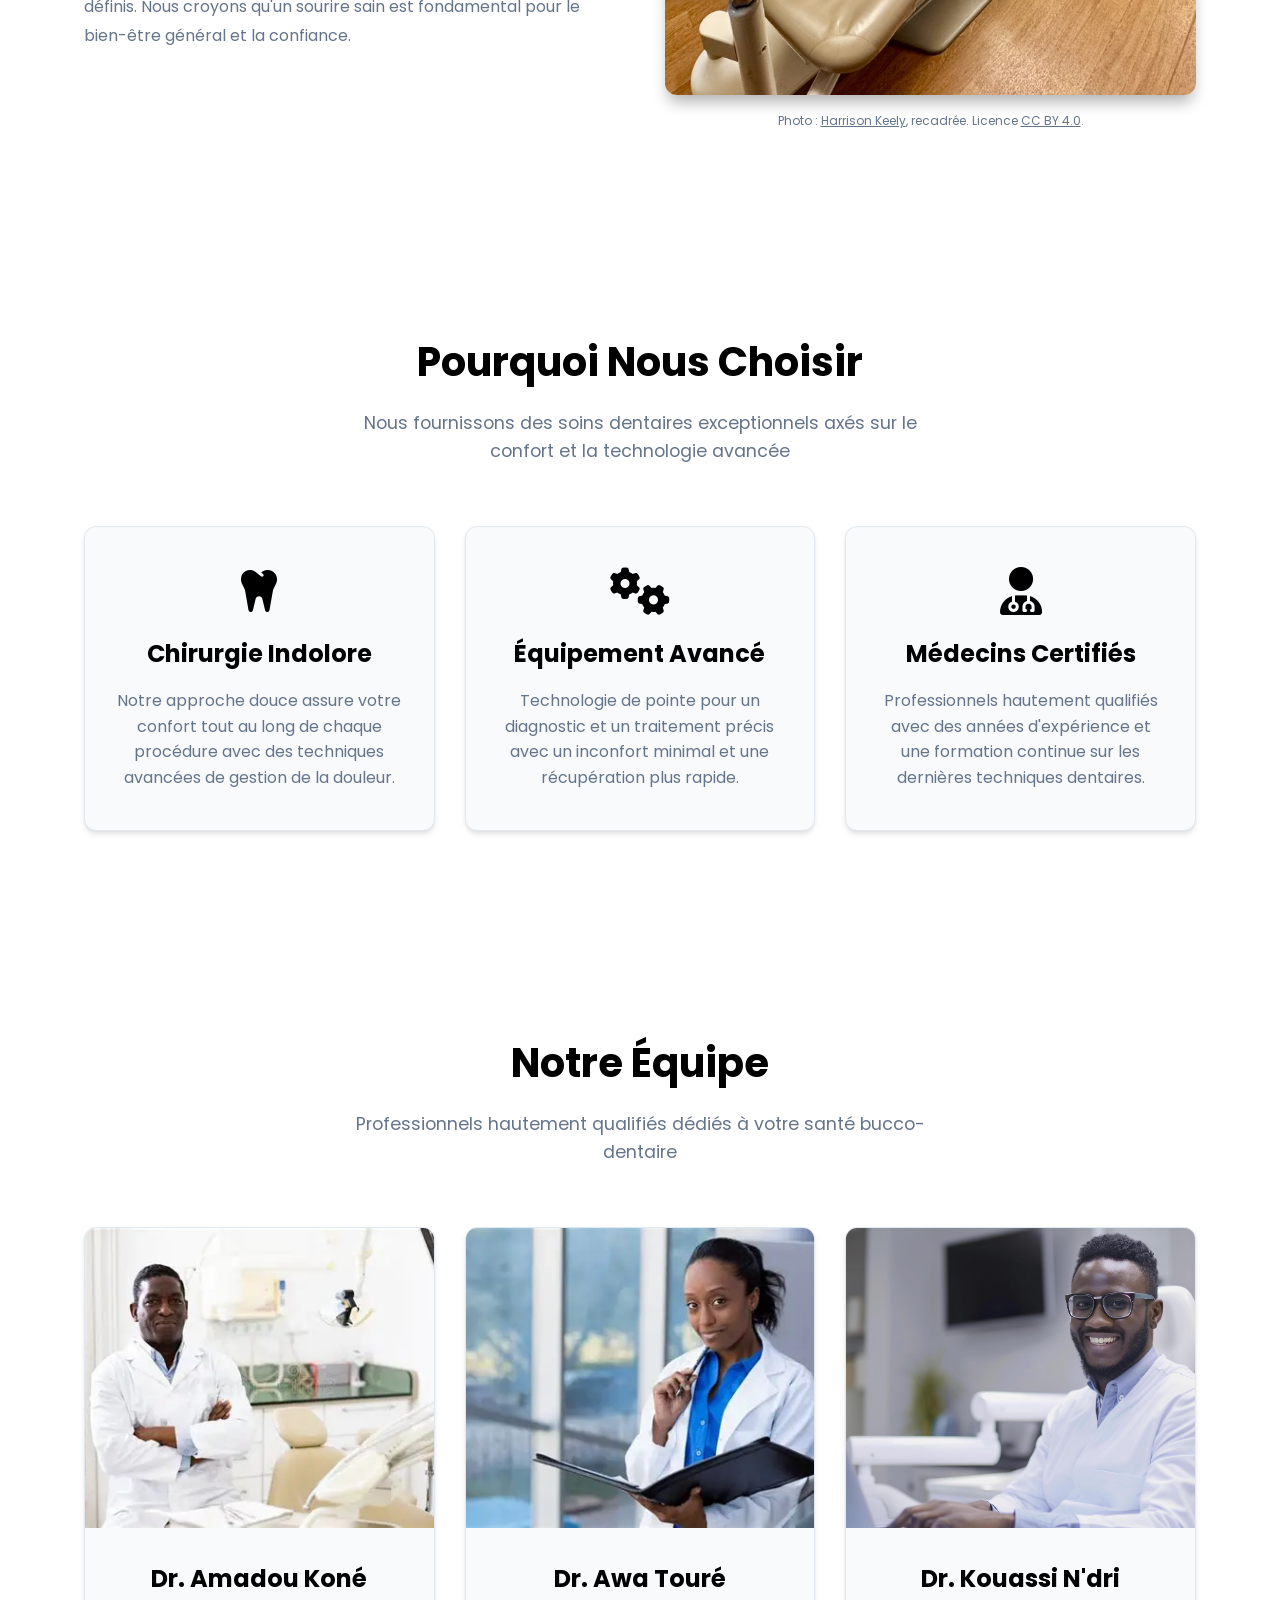
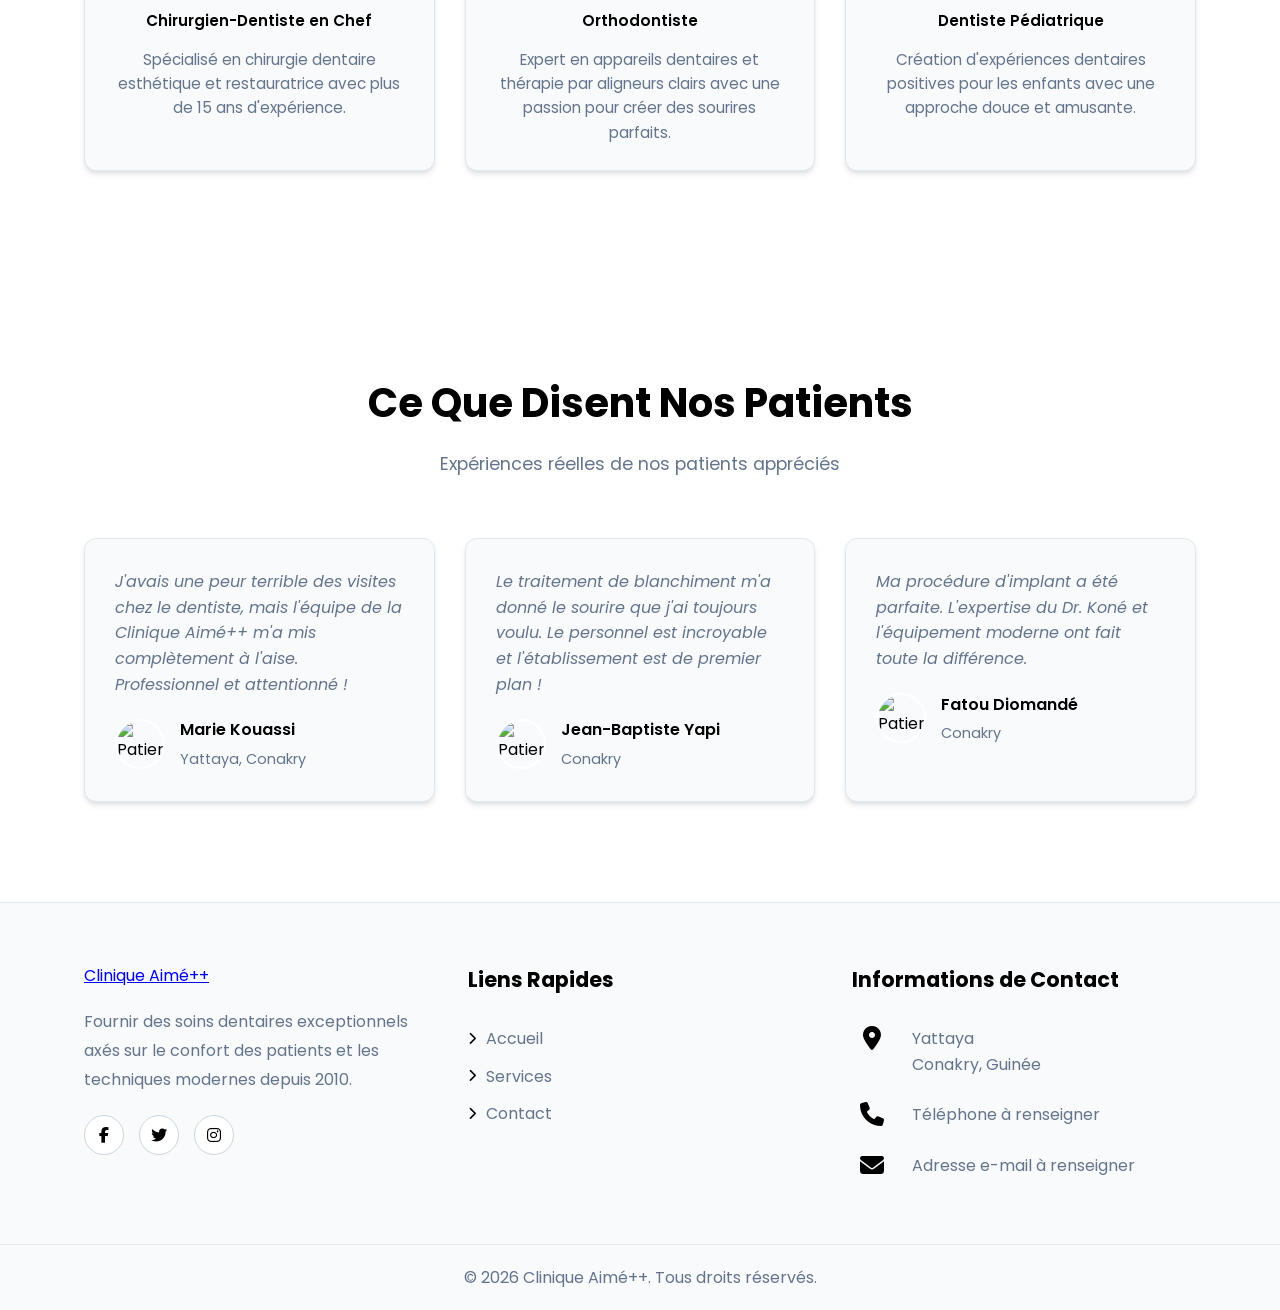
==== commit e5aa94b5: "Replace about section photo Co-authored-by: Copilot <223556219+Copilot@users.noreply.github.com>" ====
--- a/index.html
+++ b/index.html
@@ -61,7 +61,8 @@
                     <p>Aujourd'hui, notre pratique continue de croître tout en maintenant le contact humain et l'attention aux détails qui nous ont toujours définis. Nous croyons qu'un sourire sain est fondamental pour le bien-être général et la confiance.</p>
                 </div>
                 <div class="about-image fade-in-up">
-                    <img src="img/apropossection.jpg" alt="Clinique Aimé++" style="width: 100%; height: auto; object-fit: cover; border-radius: 12px; box-shadow: 0 10px 15px -3px rgba(0, 0, 0, 0.3);">
+                    <img src="img/apropossection.jpg" alt="Illustration d'une salle de soins dentaires moderne" style="width: 100%; height: auto; object-fit: cover; border-radius: 12px; box-shadow: 0 10px 15px -3px rgba(0, 0, 0, 0.3);">
+                    <p class="image-credit">Photo : <a href="https://commons.wikimedia.org/wiki/File:A_dental_chair_in_a_dentist_clinic_in_North_Carolina,_United_States.jpg" target="_blank" rel="noopener noreferrer">Harrison Keely</a>, recadrée. Licence <a href="https://creativecommons.org/licenses/by/4.0/" target="_blank" rel="noopener noreferrer">CC BY 4.0</a>.</p>
                 </div>
             </div>
         </div>
--- a/style.css
+++ b/style.css
@@ -418,6 +418,18 @@
   align-items: center;
 }
 
+.image-credit {
+  margin-top: 8px;
+  color: var(--gray);
+  font-size: 0.75rem;
+  text-align: center;
+}
+
+.image-credit a {
+  color: inherit;
+  text-decoration: underline;
+}
+
 .about-text h2 {
   font-size: 2.5rem;
   margin-bottom: 20px;
